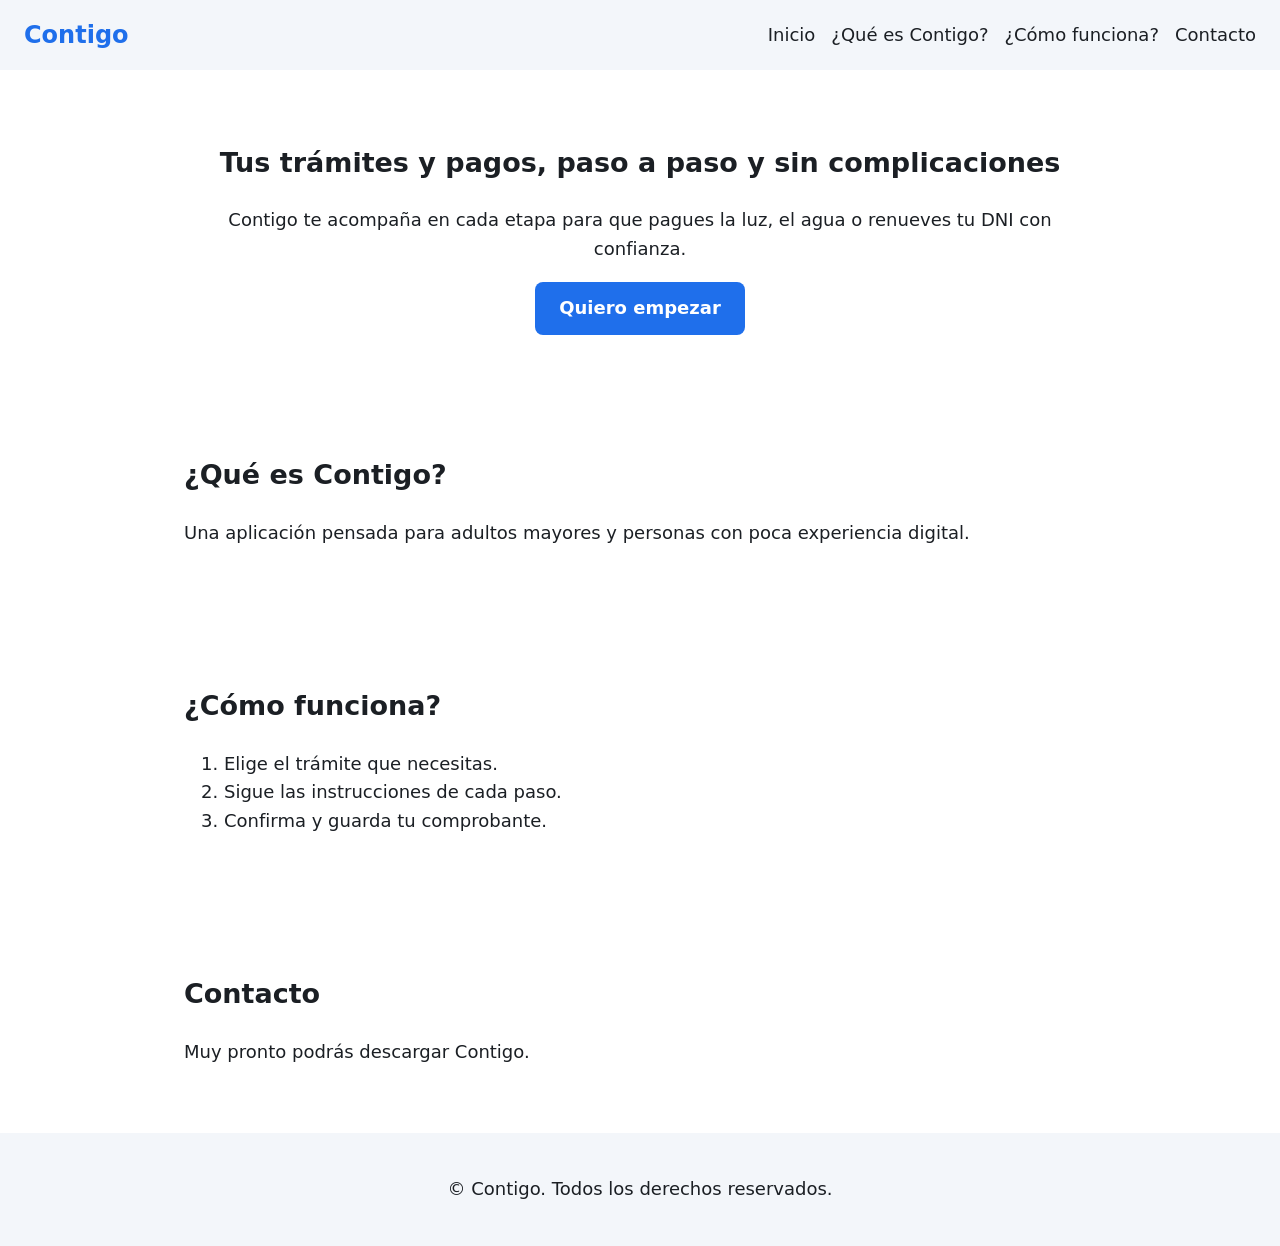
==== index.html @ 77bc4c08 "feat: add basic landing page structure" ====
<!DOCTYPE html>
<html lang="es">
<head>
  <meta charset="UTF-8">
  <meta name="viewport" content="width=device-width, initial-scale=1.0">
  <meta name="description" content="Contigo te guía paso a paso para realizar tus trámites y pagos digitales.">
  <title>Contigo | Trámites y pagos paso a paso</title>
  <link rel="stylesheet" href="assets/styles/main.css">
</head>
<body>
  <header class="site-header">
    <a class="brand" href="#home">Contigo</a>
    <nav class="main-nav" aria-label="Navegación principal">
      <ul>
        <li><a href="#home">Inicio</a></li>
        <li><a href="#about">¿Qué es Contigo?</a></li>
        <li><a href="#how-it-works">¿Cómo funciona?</a></li>
        <li><a href="#contact">Contacto</a></li>
      </ul>
    </nav>
  </header>

  <main>
    <section id="home" class="hero">
      <h1>Tus trámites y pagos, paso a paso y sin complicaciones</h1>
      <p>Contigo te acompaña en cada etapa para que pagues la luz, el agua o renueves tu DNI con confianza.</p>
      <a class="button" href="#contact">Quiero empezar</a>
    </section>

    <section id="about">
      <h2>¿Qué es Contigo?</h2>
      <p>Una aplicación pensada para adultos mayores y personas con poca experiencia digital.</p>
    </section>

    <section id="how-it-works">
      <h2>¿Cómo funciona?</h2>
      <ol>
        <li>Elige el trámite que necesitas.</li>
        <li>Sigue las instrucciones de cada paso.</li>
        <li>Confirma y guarda tu comprobante.</li>
      </ol>
    </section>

    <section id="contact">
      <h2>Contacto</h2>
      <p>Muy pronto podrás descargar Contigo.</p>
    </section>
  </main>

  <footer class="site-footer">
    <p>&copy; <span id="current-year"></span> Contigo. Todos los derechos reservados.</p>
  </footer>

  <script src="assets/scripts/main.js"></script>
</body>
</html>
---- assets/styles/main.css ----
:root {
  --color-primary: #1f6feb;
  --color-text: #1b1f24;
  --color-background: #ffffff;
  --color-surface: #f3f6fa;
  --font-base: system-ui, -apple-system, "Segoe UI", Roboto, sans-serif;
}

* {
  box-sizing: border-box;
}

body {
  margin: 0;
  font-family: var(--font-base);
  font-size: 1.125rem;
  line-height: 1.6;
  color: var(--color-text);
  background: var(--color-background);
}

.site-header {
  display: flex;
  flex-wrap: wrap;
  align-items: center;
  justify-content: space-between;
  gap: 1rem;
  padding: 1rem 1.5rem;
  background: var(--color-surface);
}

.brand {
  font-size: 1.5rem;
  font-weight: 700;
  color: var(--color-primary);
  text-decoration: none;
}

.main-nav ul {
  display: flex;
  flex-wrap: wrap;
  gap: 1rem;
  margin: 0;
  padding: 0;
  list-style: none;
}

.main-nav a {
  color: var(--color-text);
  text-decoration: none;
}

.main-nav a:hover,
.main-nav a:focus-visible {
  color: var(--color-primary);
  text-decoration: underline;
}

section {
  max-width: 960px;
  margin: 0 auto;
  padding: 3rem 1.5rem;
}

.hero {
  text-align: center;
}

.button {
  display: inline-block;
  padding: 0.75rem 1.5rem;
  border-radius: 8px;
  color: #ffffff;
  background: var(--color-primary);
  text-decoration: none;
  font-weight: 600;
}

.site-footer {
  padding: 1.5rem;
  text-align: center;
  background: var(--color-surface);
}
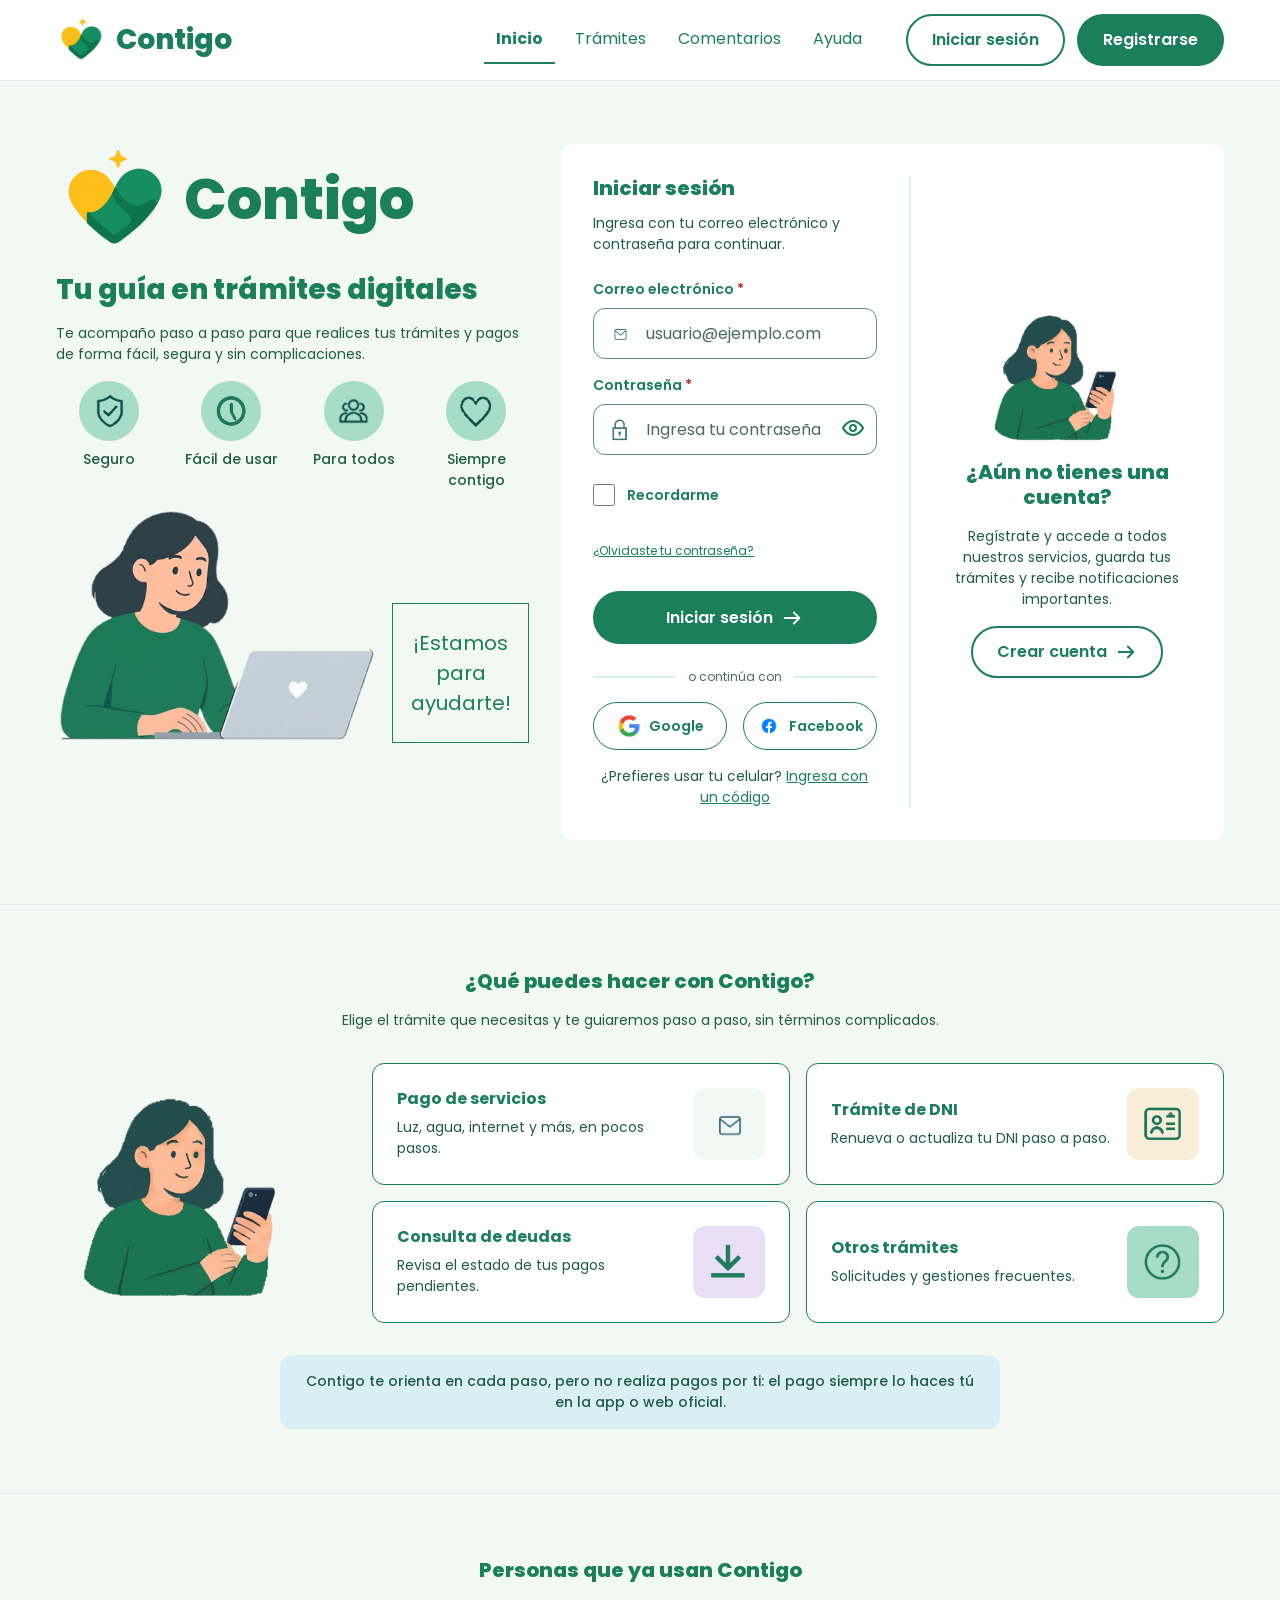
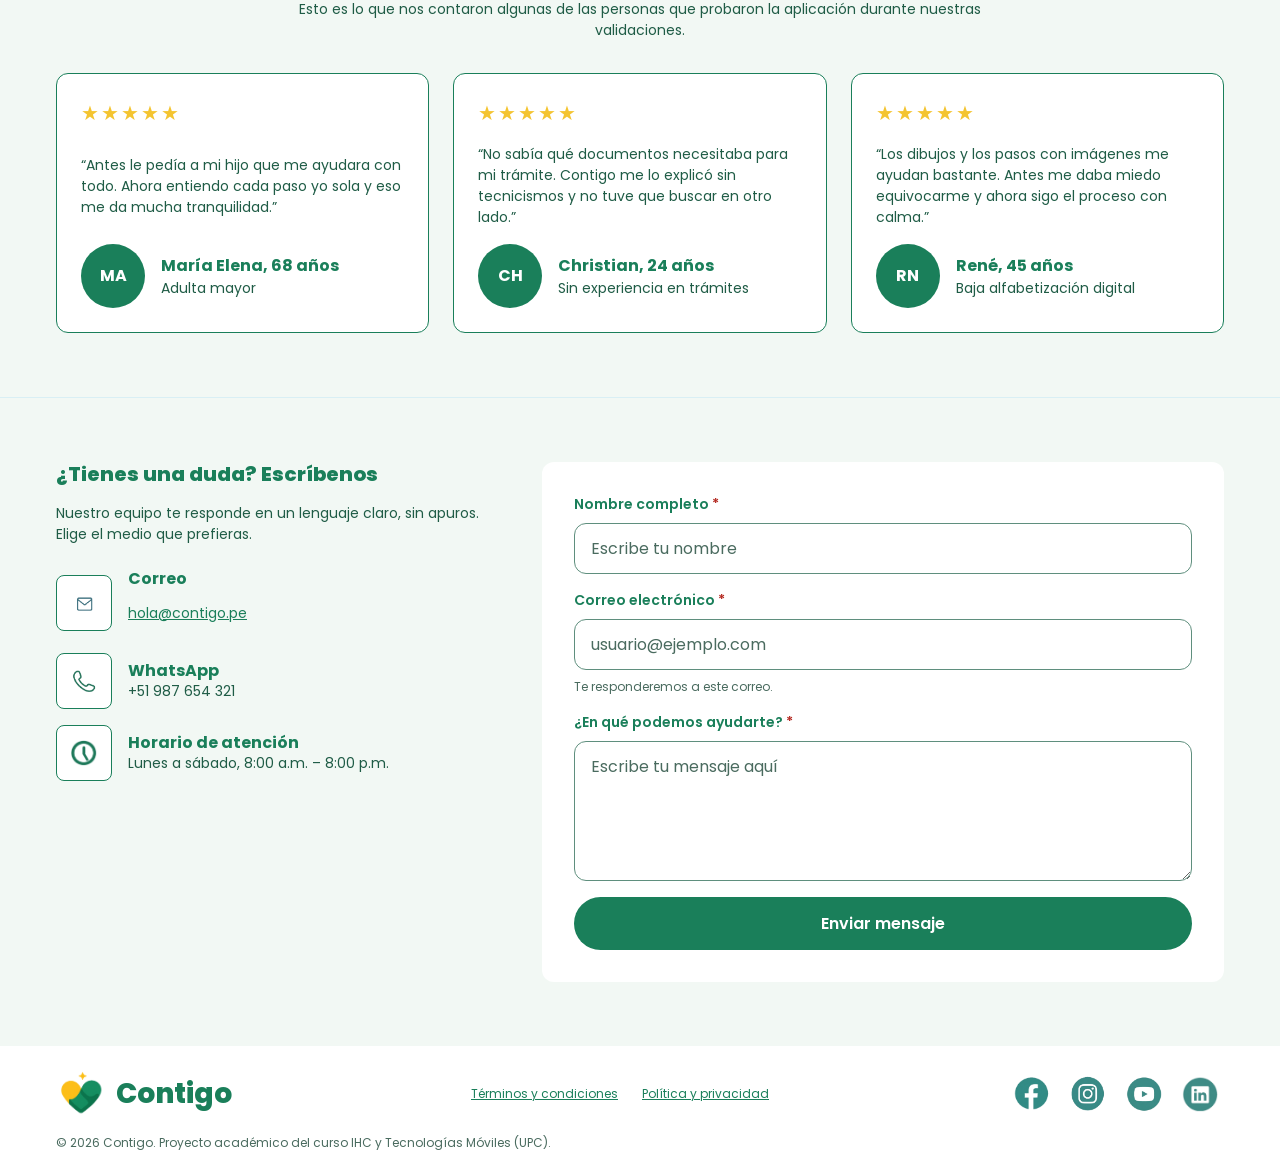
==== commit 0a27407e: "Merge pull request #4 from MauricioAlonso28/feature/landing-page feat: build responsive landing page" ====
--- a/index.html
+++ b/index.html
@@ -3,54 +3,352 @@
 <head>
   <meta charset="UTF-8">
   <meta name="viewport" content="width=device-width, initial-scale=1.0">
-  <meta name="description" content="Contigo te guía paso a paso para realizar tus trámites y pagos digitales.">
-  <title>Contigo | Trámites y pagos paso a paso</title>
+  <meta name="description" content="Contigo te guía paso a paso para realizar tus trámites y pagos digitales de forma fácil y segura.">
+  <title>Contigo | Tu guía en trámites digitales</title>
+  <link rel="icon" href="assets/images/logo-icon.png">
+
+  <link rel="preconnect" href="https://fonts.googleapis.com">
+  <link rel="preconnect" href="https://fonts.gstatic.com" crossorigin>
+  <link href="https://fonts.googleapis.com/css2?family=Poppins:wght@400;500;600;700;800&display=swap" rel="stylesheet">
+
   <link rel="stylesheet" href="assets/styles/main.css">
+  <link rel="stylesheet" href="assets/styles/landing.css">
 </head>
 <body>
+  <a class="skip-link" href="#contenido">Saltar al contenido</a>
+
   <header class="site-header">
-    <a class="brand" href="#home">Contigo</a>
-    <nav class="main-nav" aria-label="Navegación principal">
-      <ul>
-        <li><a href="#home">Inicio</a></li>
-        <li><a href="#about">¿Qué es Contigo?</a></li>
-        <li><a href="#how-it-works">¿Cómo funciona?</a></li>
-        <li><a href="#contact">Contacto</a></li>
-      </ul>
-    </nav>
+    <div class="container header-inner">
+      <a class="brand" href="#inicio">
+        <img src="assets/images/logo-icon.png" alt="">
+        <span>Contigo</span>
+      </a>
+
+      <button class="menu-toggle" type="button" aria-expanded="false" aria-controls="main-menu" aria-label="Abrir menú">
+        <svg viewBox="0 0 24 24" fill="none" stroke="currentColor" stroke-width="2" stroke-linecap="round" aria-hidden="true"><path d="M4 6h16M4 12h16M4 18h16"/></svg>
+      </button>
+
+      <nav id="main-menu" class="main-nav" aria-label="Navegación principal">
+        <ul class="nav-links">
+          <li><a href="#inicio" class="is-active" aria-current="true">Inicio</a></li>
+          <li><a href="#tramites">Trámites</a></li>
+          <li><a href="#comentarios">Comentarios</a></li>
+          <li><a href="#ayuda">Ayuda</a></li>
+        </ul>
+        <div class="nav-actions">
+          <a class="btn btn-secondary" href="#login" data-focus-login>Iniciar sesión</a>
+          <a class="btn btn-primary" href="register.html">Registrarse</a>
+        </div>
+      </nav>
+    </div>
   </header>
 
-  <main>
-    <section id="home" class="hero">
-      <h1>Tus trámites y pagos, paso a paso y sin complicaciones</h1>
-      <p>Contigo te acompaña en cada etapa para que pagues la luz, el agua o renueves tu DNI con confianza.</p>
-      <a class="button" href="#contact">Quiero empezar</a>
+  <main id="contenido">
+    <section id="inicio" class="section hero">
+      <div class="container hero-grid">
+        <div class="hero-intro">
+          <p class="hero-brand" aria-hidden="true">
+            <img src="assets/images/logo-icon.png" alt="">
+            <span>Contigo</span>
+          </p>
+          <h1>Tu guía en trámites digitales</h1>
+          <p class="hero-text">
+            Te acompaño paso a paso para que realices tus trámites y pagos
+            de forma fácil, segura y sin complicaciones.
+          </p>
+
+          <ul class="features">
+            <li class="feature">
+              <span class="feature-icon"><img src="assets/images/feature-secure.png" alt=""></span>
+              <span>Seguro</span>
+            </li>
+            <li class="feature">
+              <span class="feature-icon"><img src="assets/images/feature-easy.png" alt=""></span>
+              <span>Fácil de usar</span>
+            </li>
+            <li class="feature">
+              <span class="feature-icon"><img src="assets/images/feature-everyone.png" alt=""></span>
+              <span>Para todos</span>
+            </li>
+            <li class="feature">
+              <span class="feature-icon"><img src="assets/images/feature-always.png" alt=""></span>
+              <span>Siempre contigo</span>
+            </li>
+          </ul>
+
+          <div class="hero-illustration">
+            <img src="assets/images/illustration-laptop.png" alt="Mujer sonriente usando Contigo en su laptop">
+            <p class="hero-badge">¡Estamos para ayudarte!</p>
+          </div>
+        </div>
+
+        <div id="login" class="card login-card">
+          <div class="login-panel">
+            <h2>Iniciar sesión</h2>
+            <p class="login-intro">Ingresa con tu correo electrónico y contraseña para continuar.</p>
+
+            <div id="login-alert" class="alert alert-error" role="alert" hidden>
+              <span class="alert-icon" aria-hidden="true">!</span>
+              <div>
+                <p class="alert-title"></p>
+                <p class="alert-text"></p>
+              </div>
+            </div>
+
+            <form id="login-form" novalidate>
+              <div class="field">
+                <label class="field-label" for="login-email">Correo electrónico <span class="field-required" aria-hidden="true">*</span></label>
+                <div class="field-control has-icon">
+                  <img class="field-icon" src="assets/images/icon-mail.png" alt="">
+                  <input class="field-input" id="login-email" name="email" type="email" autocomplete="email" placeholder="usuario@ejemplo.com" required aria-describedby="login-email-error">
+                </div>
+                <p class="field-error" id="login-email-error"></p>
+              </div>
+
+              <div class="field">
+                <label class="field-label" for="login-password">Contraseña <span class="field-required" aria-hidden="true">*</span></label>
+                <div class="field-control has-icon has-action">
+                  <img class="field-icon" src="assets/images/icon-lock.png" alt="">
+                  <input class="field-input" id="login-password" name="password" type="password" autocomplete="current-password" placeholder="Ingresa tu contraseña" required aria-describedby="login-password-error">
+                  <button class="field-action" type="button" data-toggle-password="login-password" aria-pressed="false" aria-label="Mostrar contraseña">
+                    <svg viewBox="0 0 24 24" fill="none" stroke="currentColor" stroke-width="2" aria-hidden="true"><path d="M2 12s3.6-7 10-7 10 7 10 7-3.6 7-10 7S2 12 2 12z"/><circle cx="12" cy="12" r="3"/></svg>
+                  </button>
+                </div>
+                <p class="field-error" id="login-password-error"></p>
+              </div>
+
+              <div class="login-options">
+                <label class="checkbox">
+                  <input type="checkbox" id="login-remember" name="remember">
+                  Recordarme
+                </label>
+                <a class="login-forgot" href="phone-login.html">¿Olvidaste tu contraseña?</a>
+              </div>
+
+              <button class="btn btn-primary btn-block" type="submit">
+                Iniciar sesión
+                <svg class="btn-icon" viewBox="0 0 24 24" fill="none" stroke="currentColor" stroke-width="2" stroke-linecap="round" stroke-linejoin="round" aria-hidden="true"><path d="M4 12h16M14 6l6 6-6 6"/></svg>
+              </button>
+            </form>
+
+            <p class="divider"><span>o continúa con</span></p>
+            <div class="social-login">
+              <button class="btn btn-secondary" type="button" data-soon="Ingresar con Google aún no está disponible. Por ahora usa tu correo o tu celular.">
+                <img src="assets/images/brand-google.png" alt="" width="24" height="24">
+                Google
+              </button>
+              <button class="btn btn-secondary" type="button" data-soon="Ingresar con Facebook aún no está disponible. Por ahora usa tu correo o tu celular.">
+                <img src="assets/images/brand-facebook.png" alt="" width="24" height="24">
+                Facebook
+              </button>
+            </div>
+            <p class="phone-login-link">
+              ¿Prefieres usar tu celular? <a href="phone-login.html">Ingresa con un código</a>
+            </p>
+          </div>
+
+          <div class="signup-panel">
+            <img class="signup-illustration" src="assets/images/illustration-phone.png" alt="">
+            <h2>¿Aún no tienes una cuenta?</h2>
+            <p>Regístrate y accede a todos nuestros servicios, guarda tus trámites y recibe notificaciones importantes.</p>
+            <a class="btn btn-secondary" href="register.html">
+              Crear cuenta
+              <svg class="btn-icon" viewBox="0 0 24 24" fill="none" stroke="currentColor" stroke-width="2" stroke-linecap="round" stroke-linejoin="round" aria-hidden="true"><path d="M4 12h16M14 6l6 6-6 6"/></svg>
+            </a>
+          </div>
+        </div>
+      </div>
     </section>
 
-    <section id="about">
-      <h2>¿Qué es Contigo?</h2>
-      <p>Una aplicación pensada para adultos mayores y personas con poca experiencia digital.</p>
+    <section id="tramites" class="section">
+      <div class="container">
+        <div class="section-header">
+          <h2>¿Qué puedes hacer con Contigo?</h2>
+          <p>Elige el trámite que necesitas y te guiaremos paso a paso, sin términos complicados.</p>
+        </div>
+
+        <div class="services-layout">
+          <img class="services-illustration" src="assets/images/illustration-phone.png" alt="Mujer revisando un trámite en su celular">
+
+          <ul class="services-grid">
+            <li class="service-card">
+              <div>
+                <h3>Pago de servicios</h3>
+                <p>Luz, agua, internet y más, en pocos pasos.</p>
+              </div>
+              <span class="service-icon icon-bg-mist"><img src="assets/images/icon-mail.png" alt=""></span>
+            </li>
+            <li class="service-card">
+              <div>
+                <h3>Trámite de DNI</h3>
+                <p>Renueva o actualiza tu DNI paso a paso.</p>
+              </div>
+              <span class="service-icon icon-bg-cream"><img src="assets/images/service-dni.png" alt=""></span>
+            </li>
+            <li class="service-card">
+              <div>
+                <h3>Consulta de deudas</h3>
+                <p>Revisa el estado de tus pagos pendientes.</p>
+              </div>
+              <span class="service-icon icon-bg-lilac"><img src="assets/images/service-debts.png" alt=""></span>
+            </li>
+            <li class="service-card">
+              <div>
+                <h3>Otros trámites</h3>
+                <p>Solicitudes y gestiones frecuentes.</p>
+              </div>
+              <span class="service-icon icon-bg-mint"><img src="assets/images/service-other.png" alt=""></span>
+            </li>
+          </ul>
+        </div>
+
+        <p class="services-note">
+          Contigo te orienta en cada paso, pero no realiza pagos por ti:
+          el pago siempre lo haces tú en la app o web oficial.
+        </p>
+      </div>
     </section>
 
-    <section id="how-it-works">
-      <h2>¿Cómo funciona?</h2>
-      <ol>
-        <li>Elige el trámite que necesitas.</li>
-        <li>Sigue las instrucciones de cada paso.</li>
-        <li>Confirma y guarda tu comprobante.</li>
-      </ol>
+    <section id="comentarios" class="section">
+      <div class="container">
+        <div class="section-header">
+          <h2>Personas que ya usan Contigo</h2>
+          <p>Esto es lo que nos contaron algunas de las personas que probaron la aplicación durante nuestras validaciones.</p>
+        </div>
+
+        <ul class="testimonials">
+          <li class="testimonial">
+            <p class="stars"><span aria-hidden="true">★★★★★</span><span class="visually-hidden">5 de 5 estrellas</span></p>
+            <blockquote>“Antes le pedía a mi hijo que me ayudara con todo. Ahora entiendo cada paso yo sola y eso me da mucha tranquilidad.”</blockquote>
+            <div class="person">
+              <span class="avatar" aria-hidden="true">MA</span>
+              <div>
+                <p class="person-name">María Elena, 68 años</p>
+                <p>Adulta mayor</p>
+              </div>
+            </div>
+          </li>
+          <li class="testimonial">
+            <p class="stars"><span aria-hidden="true">★★★★★</span><span class="visually-hidden">5 de 5 estrellas</span></p>
+            <blockquote>“No sabía qué documentos necesitaba para mi trámite. Contigo me lo explicó sin tecnicismos y no tuve que buscar en otro lado.”</blockquote>
+            <div class="person">
+              <span class="avatar" aria-hidden="true">CH</span>
+              <div>
+                <p class="person-name">Christian, 24 años</p>
+                <p>Sin experiencia en trámites</p>
+              </div>
+            </div>
+          </li>
+          <li class="testimonial">
+            <p class="stars"><span aria-hidden="true">★★★★★</span><span class="visually-hidden">5 de 5 estrellas</span></p>
+            <blockquote>“Los dibujos y los pasos con imágenes me ayudan bastante. Antes me daba miedo equivocarme y ahora sigo el proceso con calma.”</blockquote>
+            <div class="person">
+              <span class="avatar" aria-hidden="true">RN</span>
+              <div>
+                <p class="person-name">René, 45 años</p>
+                <p>Baja alfabetización digital</p>
+              </div>
+            </div>
+          </li>
+        </ul>
+      </div>
     </section>
 
-    <section id="contact">
-      <h2>Contacto</h2>
-      <p>Muy pronto podrás descargar Contigo.</p>
+    <section id="ayuda" class="section">
+      <div class="container help-grid">
+        <div class="help-intro">
+          <h2>¿Tienes una duda? Escríbenos</h2>
+          <p>Nuestro equipo te responde en un lenguaje claro, sin apuros. Elige el medio que prefieras.</p>
+
+          <ul class="contact-list">
+            <li class="contact-item">
+              <span class="contact-icon"><img src="assets/images/icon-mail.png" alt=""></span>
+              <div>
+                <h3>Correo</h3>
+                <a href="mailto:hola@contigo.pe">hola@contigo.pe</a>
+              </div>
+            </li>
+            <li class="contact-item">
+              <span class="contact-icon"><img src="assets/images/icon-phone.png" alt=""></span>
+              <div>
+                <h3>WhatsApp</h3>
+                <p>+51 987 654 321</p>
+              </div>
+            </li>
+            <li class="contact-item">
+              <span class="contact-icon"><img src="assets/images/icon-clock.png" alt=""></span>
+              <div>
+                <h3>Horario de atención</h3>
+                <p>Lunes a sábado, 8:00 a.m. – 8:00 p.m.</p>
+              </div>
+            </li>
+          </ul>
+        </div>
+
+        <div class="card contact-card">
+          <div id="contact-alert" class="alert alert-success" role="status" hidden>
+            <span class="alert-icon" aria-hidden="true">✓</span>
+            <div>
+              <p class="alert-title"></p>
+              <p class="alert-text"></p>
+            </div>
+          </div>
+
+          <form id="contact-form" novalidate>
+            <div class="field">
+              <label class="field-label" for="contact-name">Nombre completo <span class="field-required" aria-hidden="true">*</span></label>
+              <input class="field-input" id="contact-name" name="name" type="text" autocomplete="name" placeholder="Escribe tu nombre" required aria-describedby="contact-name-error">
+              <p class="field-error" id="contact-name-error"></p>
+            </div>
+
+            <div class="field">
+              <label class="field-label" for="contact-email">Correo electrónico <span class="field-required" aria-hidden="true">*</span></label>
+              <input class="field-input" id="contact-email" name="email" type="email" autocomplete="email" placeholder="usuario@ejemplo.com" required aria-describedby="contact-email-hint contact-email-error">
+              <p class="field-hint" id="contact-email-hint">Te responderemos a este correo.</p>
+              <p class="field-error" id="contact-email-error"></p>
+            </div>
+
+            <div class="field">
+              <label class="field-label" for="contact-message">¿En qué podemos ayudarte? <span class="field-required" aria-hidden="true">*</span></label>
+              <textarea class="field-input" id="contact-message" name="message" placeholder="Escribe tu mensaje aquí" required aria-describedby="contact-message-error"></textarea>
+              <p class="field-error" id="contact-message-error"></p>
+            </div>
+
+            <button class="btn btn-primary btn-block" type="submit">Enviar mensaje</button>
+          </form>
+        </div>
+      </div>
     </section>
   </main>
 
   <footer class="site-footer">
-    <p>&copy; <span id="current-year"></span> Contigo. Todos los derechos reservados.</p>
+    <div class="container footer-inner">
+      <a class="brand" href="#inicio">
+        <img src="assets/images/logo-icon.png" alt="">
+        <span>Contigo</span>
+      </a>
+
+      <ul class="footer-links">
+        <li><a href="#" data-soon="Pronto publicaremos los términos y condiciones.">Términos y condiciones</a></li>
+        <li><a href="#" data-soon="Pronto publicaremos la política de privacidad.">Política y privacidad</a></li>
+      </ul>
+
+      <ul class="social-links">
+        <li><a href="#" data-soon="Pronto tendremos nuestra página de Facebook."><img src="assets/images/social-facebook.png" alt="Contigo en Facebook"></a></li>
+        <li><a href="#" data-soon="Pronto tendremos nuestra cuenta de Instagram."><img src="assets/images/social-instagram.png" alt="Contigo en Instagram"></a></li>
+        <li><a href="#" data-soon="Pronto tendremos nuestro canal de YouTube."><img src="assets/images/social-youtube.png" alt="Contigo en YouTube"></a></li>
+        <li><a href="#" data-soon="Pronto tendremos nuestra página de LinkedIn."><img src="assets/images/social-linkedin.png" alt="Contigo en LinkedIn"></a></li>
+      </ul>
+
+      <p class="footer-note">&copy; <span id="current-year"></span> Contigo. Proyecto académico del curso IHC y Tecnologías Móviles (UPC).</p>
+    </div>
   </footer>
 
+  <div id="toast" class="toast" role="status" aria-live="polite" hidden></div>
+
   <script src="assets/scripts/main.js"></script>
+  <script src="assets/scripts/storage.js"></script>
+  <script src="assets/scripts/forms.js"></script>
+  <script src="assets/scripts/landing.js"></script>
 </body>
 </html>
--- a/assets/styles/main.css
+++ b/assets/styles/main.css
@@ -1,83 +1,638 @@
 :root {
-  --color-primary: #1f6feb;
-  --color-text: #1b1f24;
-  --color-background: #ffffff;
-  --color-surface: #f3f6fa;
-  --font-base: system-ui, -apple-system, "Segoe UI", Roboto, sans-serif;
+  --color-primary: #1A7F5A;
+  --color-primary-hover: #156A4B;
+  --color-primary-active: #10543B;
+  --color-primary-light: #2FBF8A;
+  --color-yellow: #F4C430;
+  --color-cream: #F8EED7;
+
+  --color-mint: #A7DCC8;
+  --color-sky: #D9EFF4;
+  --color-lilac: #E8DFF7;
+  --color-mist: #F2F8F4;
+  --color-white: #FFFFFF;
+
+  --color-heading: #1A7F5A;
+  --color-text: #1F5C46;
+  --color-muted: #4A6B5F;
+  --color-field-border: #5F8F7E;
+
+  --color-error: #B3261E;
+  --color-error-bg: #FDECEC;
+  --color-warning-text: #6B4E00;
+  --color-warning-bg: #FDF3D0;
+
+  --font-family: "Poppins", Arial, sans-serif;
+  --text-h1: 28px;
+  --text-h2: 20px;
+  --text-h3: 16px;
+  --text-body: 14px;
+  --text-caption: 12px;
+
+  --space-1: 4px;
+  --space-2: 8px;
+  --space-3: 12px;
+  --space-4: 16px;
+  --space-5: 24px;
+  --space-6: 32px;
+
+  --radius: 12px;
+  --radius-pill: 999px;
+  --touch-size: 48px;
+  --container-width: 1200px;
 }
 
 * {
   box-sizing: border-box;
 }
 
+html {
+  scroll-behavior: smooth;
+  scroll-padding-top: 96px;
+}
+
 body {
   margin: 0;
-  font-family: var(--font-base);
-  font-size: 1.125rem;
-  line-height: 1.6;
+  font-family: var(--font-family);
+  font-size: var(--text-body);
+  line-height: 1.5;
   color: var(--color-text);
-  background: var(--color-background);
+  background: var(--color-white);
+}
+
+img {
+  max-width: 100%;
+  display: block;
+}
+
+h1,
+h2,
+h3 {
+  margin: 0;
+  color: var(--color-heading);
+  line-height: 1.25;
+  font-weight: 800;
+}
+
+h1 { font-size: var(--text-h1); }
+h2 { font-size: var(--text-h2); }
+h3 { font-size: var(--text-h3); font-weight: 700; }
+
+p {
+  margin: 0;
+}
+
+a {
+  color: var(--color-primary);
+}
+
+a:focus-visible,
+button:focus-visible,
+input:focus-visible,
+textarea:focus-visible {
+  outline: 3px solid var(--color-primary);
+  outline-offset: 2px;
+}
+
+.visually-hidden {
+  position: absolute;
+  width: 1px;
+  height: 1px;
+  overflow: hidden;
+  clip: rect(0 0 0 0);
+  white-space: nowrap;
+}
+
+.skip-link {
+  position: absolute;
+  left: var(--space-4);
+  top: -100px;
+  z-index: 100;
+  padding: var(--space-3) var(--space-4);
+  border-radius: var(--radius);
+  background: var(--color-primary);
+  color: var(--color-white);
+  font-weight: 600;
+}
+
+.skip-link:focus {
+  top: var(--space-4);
+}
+
+.container {
+  width: 100%;
+  max-width: var(--container-width);
+  margin: 0 auto;
+  padding: 0 var(--space-4);
+}
+
+.caption {
+  font-size: var(--text-caption);
+}
+
+.btn {
+  display: inline-flex;
+  align-items: center;
+  justify-content: center;
+  gap: var(--space-2);
+  min-height: var(--touch-size);
+  padding: var(--space-3) var(--space-5);
+  border: 2px solid transparent;
+  border-radius: var(--radius-pill);
+  font-family: inherit;
+  font-size: var(--text-h3);
+  font-weight: 600;
+  text-decoration: none;
+  cursor: pointer;
+  transition: background-color 0.2s, color 0.2s, border-color 0.2s;
+}
+
+.btn-block {
+  width: 100%;
+}
+
+.btn-primary {
+  background: var(--color-primary);
+  color: var(--color-white);
+}
+
+.btn-primary:hover {
+  background: var(--color-primary-hover);
+}
+
+.btn-primary:active {
+  background: var(--color-primary-active);
+}
+
+.btn-secondary {
+  background: var(--color-white);
+  border-color: var(--color-primary);
+  color: var(--color-primary);
+}
+
+.btn-secondary:hover {
+  background: var(--color-mist);
+}
+
+.btn-secondary:active {
+  background: var(--color-mint);
+}
+
+.btn:disabled,
+.btn[aria-disabled="true"] {
+  background: var(--color-mint);
+  border-color: var(--color-mint);
+  color: var(--color-text);
+  cursor: not-allowed;
+}
+
+.btn-link {
+  min-height: var(--touch-size);
+  padding: 0 var(--space-2);
+  border: 0;
+  background: none;
+  font-family: inherit;
+  font-size: var(--text-body);
+  font-weight: 600;
+  color: var(--color-primary);
+  text-decoration: underline;
+  cursor: pointer;
+}
+
+.btn-link:hover {
+  color: var(--color-primary-hover);
+}
+
+.btn-icon {
+  width: 22px;
+  height: 22px;
+  flex-shrink: 0;
+}
+
+.field {
+  display: flex;
+  flex-direction: column;
+  gap: var(--space-2);
+  margin-bottom: var(--space-4);
+}
+
+.field-label {
+  font-size: var(--text-body);
+  font-weight: 600;
+  color: var(--color-heading);
+}
+
+.field-required {
+  color: var(--color-error);
+}
+
+.field-control {
+  position: relative;
+}
+
+.field-input {
+  width: 100%;
+  min-height: var(--touch-size);
+  padding: var(--space-3) var(--space-4);
+  border: 1px solid var(--color-field-border);
+  border-radius: var(--radius);
+  background: var(--color-white);
+  font-family: inherit;
+  font-size: var(--text-h3);
+  color: var(--color-text);
+}
+
+.field-input::placeholder {
+  color: var(--color-muted);
+}
+
+textarea.field-input {
+  min-height: 140px;
+  resize: vertical;
+}
+
+.field-input:focus {
+  outline: none;
+  border: 2px solid var(--color-primary);
+  box-shadow: 0 0 0 3px rgba(47, 191, 138, 0.35);
+}
+
+.field-control.has-icon .field-input {
+  padding-left: 52px;
+}
+
+.field-icon {
+  position: absolute;
+  top: 50%;
+  left: var(--space-4);
+  width: 22px;
+  height: 22px;
+  transform: translateY(-50%);
+  object-fit: contain;
+  pointer-events: none;
+}
+
+.field-control.has-action .field-input {
+  padding-right: 56px;
+}
+
+.field-action {
+  position: absolute;
+  top: 0;
+  right: 0;
+  width: var(--touch-size);
+  height: var(--touch-size);
+  display: flex;
+  align-items: center;
+  justify-content: center;
+  border: 0;
+  border-radius: var(--radius);
+  background: none;
+  color: var(--color-primary);
+  cursor: pointer;
+}
+
+.field-action svg {
+  width: 24px;
+  height: 24px;
+}
+
+.field-hint {
+  font-size: var(--text-caption);
+  color: var(--color-muted);
+}
+
+.field-error {
+  display: none;
+  align-items: flex-start;
+  gap: var(--space-2);
+  font-size: var(--text-caption);
+  font-weight: 600;
+  color: var(--color-error);
+}
+
+.field-error::before {
+  content: "!";
+  flex-shrink: 0;
+  width: 18px;
+  height: 18px;
+  border-radius: 50%;
+  background: var(--color-error);
+  color: var(--color-white);
+  font-size: 12px;
+  line-height: 18px;
+  text-align: center;
+}
+
+.field.is-invalid .field-input {
+  border: 2px solid var(--color-error);
+  background: var(--color-error-bg);
+}
+
+.field.is-invalid .field-error {
+  display: flex;
+}
+
+.checkbox {
+  display: inline-flex;
+  align-items: center;
+  gap: var(--space-3);
+  min-height: var(--touch-size);
+  font-weight: 600;
+  color: var(--color-heading);
+  cursor: pointer;
+}
+
+.checkbox input {
+  width: 22px;
+  height: 22px;
+  margin: 0;
+  accent-color: var(--color-primary);
+  cursor: pointer;
+}
+
+.card {
+  padding: var(--space-4);
+  border-radius: var(--radius);
+  background: var(--color-white);
+}
+
+.alert {
+  display: flex;
+  gap: var(--space-3);
+  padding: var(--space-4);
+  margin-bottom: var(--space-4);
+  border: 1px solid;
+  border-radius: var(--radius);
+}
+
+.alert[hidden] {
+  display: none;
+}
+
+.alert-icon {
+  flex-shrink: 0;
+  width: 28px;
+  height: 28px;
+  border-radius: 50%;
+  color: var(--color-white);
+  font-weight: 800;
+  line-height: 28px;
+  text-align: center;
+}
+
+.alert-title {
+  font-size: var(--text-h3);
+  font-weight: 700;
+}
+
+.alert-text {
+  margin-top: var(--space-1);
+}
+
+.alert-error {
+  border-color: var(--color-error);
+  background: var(--color-error-bg);
+  color: var(--color-error);
+}
+
+.alert-error .alert-icon {
+  background: var(--color-error);
+}
+
+.alert-warning {
+  border-color: var(--color-yellow);
+  background: var(--color-warning-bg);
+  color: var(--color-warning-text);
+}
+
+.alert-warning .alert-icon {
+  background: var(--color-yellow);
+  color: var(--color-warning-text);
+}
+
+.alert-info {
+  border-color: var(--color-primary);
+  background: var(--color-sky);
+  color: var(--color-text);
+}
+
+.alert-info .alert-icon {
+  background: var(--color-primary);
+}
+
+.alert-success {
+  border-color: var(--color-primary);
+  background: var(--color-mist);
+  color: var(--color-text);
+}
+
+.alert-success .alert-icon {
+  background: var(--color-primary);
+}
+
+.brand {
+  display: inline-flex;
+  align-items: center;
+  gap: var(--space-3);
+  min-height: var(--touch-size);
+  text-decoration: none;
+  font-size: 28px;
+  font-weight: 800;
+  color: var(--color-heading);
+}
+
+.brand img {
+  width: 48px;
+  height: 48px;
+  object-fit: contain;
 }
 
 .site-header {
-  display: flex;
-  flex-wrap: wrap;
+  position: sticky;
+  top: 0;
+  z-index: 50;
+  background: var(--color-white);
+  box-shadow: 0 1px 0 var(--color-sky);
+}
+
+.header-inner {
+  display: flex;
   align-items: center;
   justify-content: space-between;
-  gap: 1rem;
-  padding: 1rem 1.5rem;
-  background: var(--color-surface);
-}
-
-.brand {
-  font-size: 1.5rem;
-  font-weight: 700;
+  gap: var(--space-4);
+  min-height: 80px;
+}
+
+.menu-toggle {
+  display: none;
+  align-items: center;
+  justify-content: center;
+  width: var(--touch-size);
+  height: var(--touch-size);
+  border: 1px solid var(--color-field-border);
+  border-radius: var(--radius);
+  background: var(--color-white);
   color: var(--color-primary);
-  text-decoration: none;
-}
-
-.main-nav ul {
-  display: flex;
-  flex-wrap: wrap;
-  gap: 1rem;
+  cursor: pointer;
+}
+
+.menu-toggle svg {
+  width: 26px;
+  height: 26px;
+}
+
+.main-nav {
+  display: flex;
+  align-items: center;
+  gap: var(--space-6);
+}
+
+.nav-links {
+  display: flex;
+  gap: var(--space-2);
   margin: 0;
   padding: 0;
   list-style: none;
 }
 
-.main-nav a {
-  color: var(--color-text);
+.nav-links a {
+  display: inline-flex;
+  align-items: center;
+  min-height: var(--touch-size);
+  padding: 0 var(--space-3);
+  border-bottom: 2px solid transparent;
+  font-size: var(--text-h3);
+  color: var(--color-primary);
   text-decoration: none;
 }
 
-.main-nav a:hover,
-.main-nav a:focus-visible {
+.nav-links a:hover {
+  border-bottom-color: var(--color-mint);
+}
+
+.nav-links a.is-active {
+  font-weight: 700;
+  border-bottom-color: var(--color-primary);
+}
+
+.nav-actions {
+  display: flex;
+  gap: var(--space-3);
+}
+
+@media (max-width: 1079px) {
+  .menu-toggle {
+    display: inline-flex;
+  }
+
+  .main-nav {
+    display: none;
+    position: absolute;
+    top: 100%;
+    left: 0;
+    right: 0;
+    flex-direction: column;
+    align-items: stretch;
+    gap: var(--space-4);
+    padding: var(--space-4);
+    background: var(--color-white);
+    box-shadow: 0 8px 16px rgba(26, 127, 90, 0.15);
+  }
+
+  .main-nav.is-open {
+    display: flex;
+  }
+
+  .nav-links {
+    flex-direction: column;
+  }
+
+  .nav-links a {
+    width: 100%;
+    border-bottom: 0;
+    border-left: 4px solid transparent;
+  }
+
+  .nav-links a.is-active {
+    border-left-color: var(--color-primary);
+    background: var(--color-mist);
+  }
+
+  .nav-actions {
+    flex-direction: column;
+  }
+}
+
+.site-footer {
+  padding: var(--space-5) 0;
+  background: var(--color-white);
+}
+
+.footer-inner {
+  display: flex;
+  flex-wrap: wrap;
+  align-items: center;
+  justify-content: space-between;
+  gap: var(--space-4);
+}
+
+.footer-links,
+.social-links {
+  display: flex;
+  flex-wrap: wrap;
+  gap: var(--space-2);
+  margin: 0;
+  padding: 0;
+  list-style: none;
+}
+
+.footer-links a {
+  display: inline-flex;
+  align-items: center;
+  min-height: var(--touch-size);
+  padding: 0 var(--space-2);
+  font-size: var(--text-caption);
   color: var(--color-primary);
-  text-decoration: underline;
-}
-
-section {
-  max-width: 960px;
-  margin: 0 auto;
-  padding: 3rem 1.5rem;
-}
-
-.hero {
+}
+
+.social-links a {
+  display: inline-flex;
+  align-items: center;
+  justify-content: center;
+  width: var(--touch-size);
+  height: var(--touch-size);
+  border-radius: 50%;
+}
+
+.social-links img {
+  width: 36px;
+  height: 36px;
+}
+
+.footer-note {
+  width: 100%;
+  font-size: var(--text-caption);
+  color: var(--color-muted);
+}
+
+.toast {
+  position: fixed;
+  left: 50%;
+  bottom: var(--space-5);
+  z-index: 200;
+  width: calc(100% - var(--space-6));
+  max-width: 480px;
+  padding: var(--space-4);
+  border-radius: var(--radius);
+  background: var(--color-text);
+  color: var(--color-white);
+  font-weight: 500;
   text-align: center;
-}
-
-.button {
-  display: inline-block;
-  padding: 0.75rem 1.5rem;
-  border-radius: 8px;
-  color: #ffffff;
-  background: var(--color-primary);
-  text-decoration: none;
-  font-weight: 600;
-}
-
-.site-footer {
-  padding: 1.5rem;
-  text-align: center;
-  background: var(--color-surface);
-}
+  transform: translateX(-50%);
+  box-shadow: 0 8px 24px rgba(0, 0, 0, 0.2);
+}
+
+.toast[hidden] {
+  display: none;
+}
--- a/assets/styles/landing.css
+++ b/assets/styles/landing.css
@@ -0,0 +1,406 @@
+.section {
+  padding: var(--space-6) 0;
+  background: var(--color-mist);
+}
+
+.section + .section {
+  border-top: 1px solid var(--color-sky);
+}
+
+.section-header {
+  display: flex;
+  flex-direction: column;
+  gap: var(--space-4);
+  max-width: 720px;
+  margin: 0 auto var(--space-6);
+  text-align: center;
+}
+
+.hero-grid {
+  display: grid;
+  gap: var(--space-6);
+}
+
+.hero-intro {
+  display: flex;
+  flex-direction: column;
+  gap: var(--space-4);
+}
+
+.hero-brand {
+  display: none;
+  align-items: center;
+  gap: var(--space-4);
+  font-size: 56px;
+  font-weight: 800;
+  line-height: 1;
+  color: var(--color-heading);
+}
+
+.hero-brand img {
+  width: 112px;
+  height: 112px;
+  object-fit: contain;
+}
+
+.features {
+  display: grid;
+  grid-template-columns: repeat(2, 1fr);
+  gap: var(--space-4);
+  margin: 0;
+  padding: 0;
+  list-style: none;
+}
+
+.feature {
+  display: flex;
+  flex-direction: column;
+  align-items: center;
+  gap: var(--space-2);
+  text-align: center;
+  font-weight: 500;
+}
+
+.feature-icon {
+  display: flex;
+  align-items: center;
+  justify-content: center;
+  width: 60px;
+  height: 60px;
+  border-radius: 50%;
+  background: var(--color-mint);
+}
+
+.feature-icon img {
+  width: 34px;
+  height: 34px;
+  object-fit: contain;
+}
+
+.hero-illustration {
+  display: flex;
+  align-items: flex-end;
+  gap: var(--space-4);
+}
+
+.hero-illustration img {
+  width: 100%;
+  max-width: 320px;
+}
+
+.hero-badge {
+  display: none;
+  padding: var(--space-5) var(--space-4);
+  border: 1px solid var(--color-primary);
+  font-size: var(--text-h2);
+  text-align: center;
+  color: var(--color-primary);
+}
+
+.login-card {
+  display: grid;
+  gap: var(--space-6);
+  padding: var(--space-5);
+}
+
+.login-intro {
+  margin: var(--space-3) 0 var(--space-5);
+}
+
+.login-options {
+  display: flex;
+  flex-wrap: wrap;
+  align-items: center;
+  justify-content: space-between;
+  gap: var(--space-2);
+  margin-bottom: var(--space-4);
+}
+
+.login-forgot {
+  display: inline-flex;
+  align-items: center;
+  min-height: var(--touch-size);
+  font-size: var(--text-caption);
+}
+
+.divider {
+  display: flex;
+  align-items: center;
+  gap: var(--space-3);
+  margin: var(--space-5) 0 var(--space-4);
+  font-size: var(--text-caption);
+  color: var(--color-muted);
+}
+
+.divider::before,
+.divider::after {
+  content: "";
+  flex: 1;
+  height: 2px;
+  background: var(--color-sky);
+}
+
+.social-login {
+  display: grid;
+  grid-template-columns: repeat(2, 1fr);
+  gap: var(--space-4);
+}
+
+.social-login .btn {
+  padding: var(--space-2) var(--space-3);
+  border-width: 1px;
+  font-size: var(--text-body);
+}
+
+.phone-login-link {
+  margin-top: var(--space-4);
+  text-align: center;
+}
+
+.signup-panel {
+  display: flex;
+  flex-direction: column;
+  align-items: center;
+  gap: var(--space-4);
+  padding-top: var(--space-6);
+  border-top: 2px solid var(--color-sky);
+  text-align: center;
+}
+
+.signup-illustration {
+  width: 180px;
+}
+
+.services-layout {
+  display: grid;
+  gap: var(--space-6);
+  align-items: center;
+}
+
+.services-illustration {
+  display: none;
+}
+
+.services-grid {
+  display: grid;
+  gap: var(--space-4);
+  margin: 0;
+  padding: 0;
+  list-style: none;
+}
+
+.service-card {
+  display: flex;
+  align-items: center;
+  justify-content: space-between;
+  gap: var(--space-4);
+  padding: var(--space-5);
+  border: 1px solid var(--color-primary);
+  border-radius: var(--radius);
+  background: var(--color-white);
+}
+
+.service-card p {
+  margin-top: var(--space-2);
+}
+
+.service-icon {
+  display: flex;
+  flex-shrink: 0;
+  align-items: center;
+  justify-content: center;
+  width: 72px;
+  height: 72px;
+  border-radius: var(--radius);
+}
+
+.service-icon img {
+  width: 40px;
+  height: 40px;
+  object-fit: contain;
+}
+
+.icon-bg-mist { background: var(--color-mist); }
+.icon-bg-cream { background: var(--color-cream); }
+.icon-bg-lilac { background: var(--color-lilac); }
+.icon-bg-mint { background: var(--color-mint); }
+
+.services-note {
+  max-width: 720px;
+  margin: var(--space-6) auto 0;
+  padding: var(--space-4);
+  border-radius: var(--radius);
+  background: var(--color-sky);
+  text-align: center;
+  font-weight: 500;
+}
+
+.testimonials {
+  display: grid;
+  gap: var(--space-5);
+  margin: 0;
+  padding: 0;
+  list-style: none;
+}
+
+.testimonial {
+  display: flex;
+  flex-direction: column;
+  justify-content: space-between;
+  gap: var(--space-4);
+  padding: var(--space-5);
+  border: 1px solid var(--color-primary);
+  border-radius: var(--radius);
+  background: var(--color-white);
+}
+
+.stars {
+  font-size: var(--text-h2);
+  letter-spacing: 2px;
+  color: var(--color-yellow);
+}
+
+.testimonial blockquote {
+  margin: 0;
+}
+
+.person {
+  display: flex;
+  align-items: center;
+  gap: var(--space-4);
+}
+
+.avatar {
+  display: flex;
+  flex-shrink: 0;
+  align-items: center;
+  justify-content: center;
+  width: 64px;
+  height: 64px;
+  border-radius: 50%;
+  background: var(--color-primary);
+  font-size: var(--text-h3);
+  font-weight: 700;
+  color: var(--color-white);
+}
+
+.person-name {
+  font-size: var(--text-h3);
+  font-weight: 700;
+  color: var(--color-heading);
+}
+
+.help-grid {
+  display: grid;
+  gap: var(--space-6);
+}
+
+.help-intro > p {
+  margin-top: var(--space-4);
+}
+
+.contact-list {
+  display: flex;
+  flex-direction: column;
+  gap: var(--space-4);
+  margin: var(--space-5) 0 0;
+  padding: 0;
+  list-style: none;
+}
+
+.contact-item {
+  display: flex;
+  align-items: center;
+  gap: var(--space-4);
+}
+
+.contact-icon {
+  display: flex;
+  flex-shrink: 0;
+  align-items: center;
+  justify-content: center;
+  width: 56px;
+  height: 56px;
+  border: 1px solid var(--color-primary);
+  border-radius: 8px;
+  background: var(--color-white);
+}
+
+.contact-icon img {
+  width: 28px;
+  height: 28px;
+  object-fit: contain;
+}
+
+.contact-item a {
+  display: inline-flex;
+  align-items: center;
+  min-height: var(--touch-size);
+}
+
+.contact-card {
+  padding: var(--space-5);
+}
+
+@media (min-width: 768px) {
+  .section {
+    padding: calc(var(--space-6) * 2) 0;
+  }
+
+  .hero-brand {
+    display: flex;
+  }
+
+  .features {
+    grid-template-columns: repeat(4, 1fr);
+  }
+
+  .services-grid {
+    grid-template-columns: repeat(2, 1fr);
+  }
+
+  .testimonials {
+    grid-template-columns: repeat(auto-fit, minmax(260px, 1fr));
+  }
+
+  .login-card,
+  .contact-card {
+    padding: var(--space-6);
+  }
+}
+
+@media (min-width: 1080px) {
+  .hero-grid {
+    grid-template-columns: minmax(0, 5fr) minmax(0, 7fr);
+    align-items: start;
+  }
+
+  .hero-badge {
+    display: block;
+  }
+
+  .login-card {
+    grid-template-columns: 1fr 1fr;
+  }
+
+  .signup-panel {
+    justify-content: center;
+    padding-top: 0;
+    padding-left: var(--space-6);
+    border-top: 0;
+    border-left: 2px solid var(--color-sky);
+  }
+
+  .services-layout {
+    grid-template-columns: 1fr 3fr;
+  }
+
+  .services-illustration {
+    display: block;
+  }
+
+  .help-grid {
+    grid-template-columns: 2fr 3fr;
+    align-items: start;
+  }
+}
